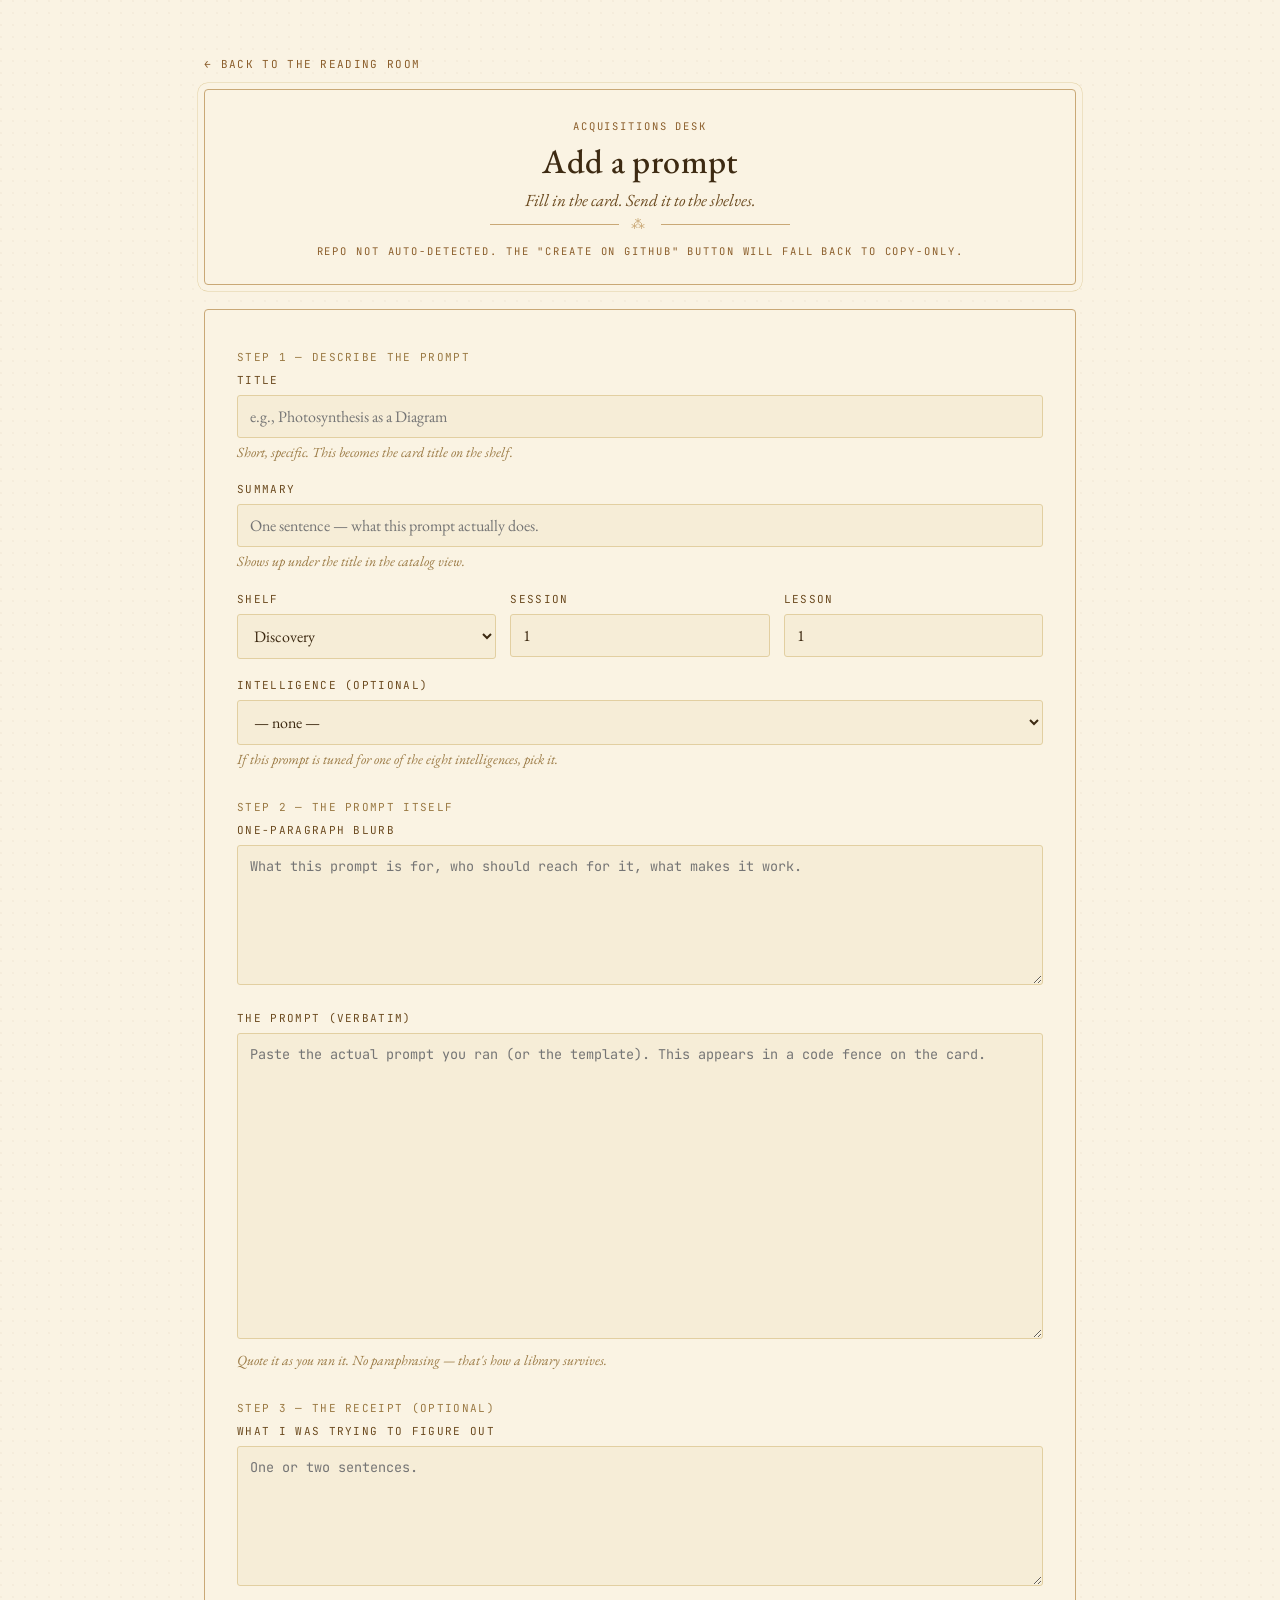
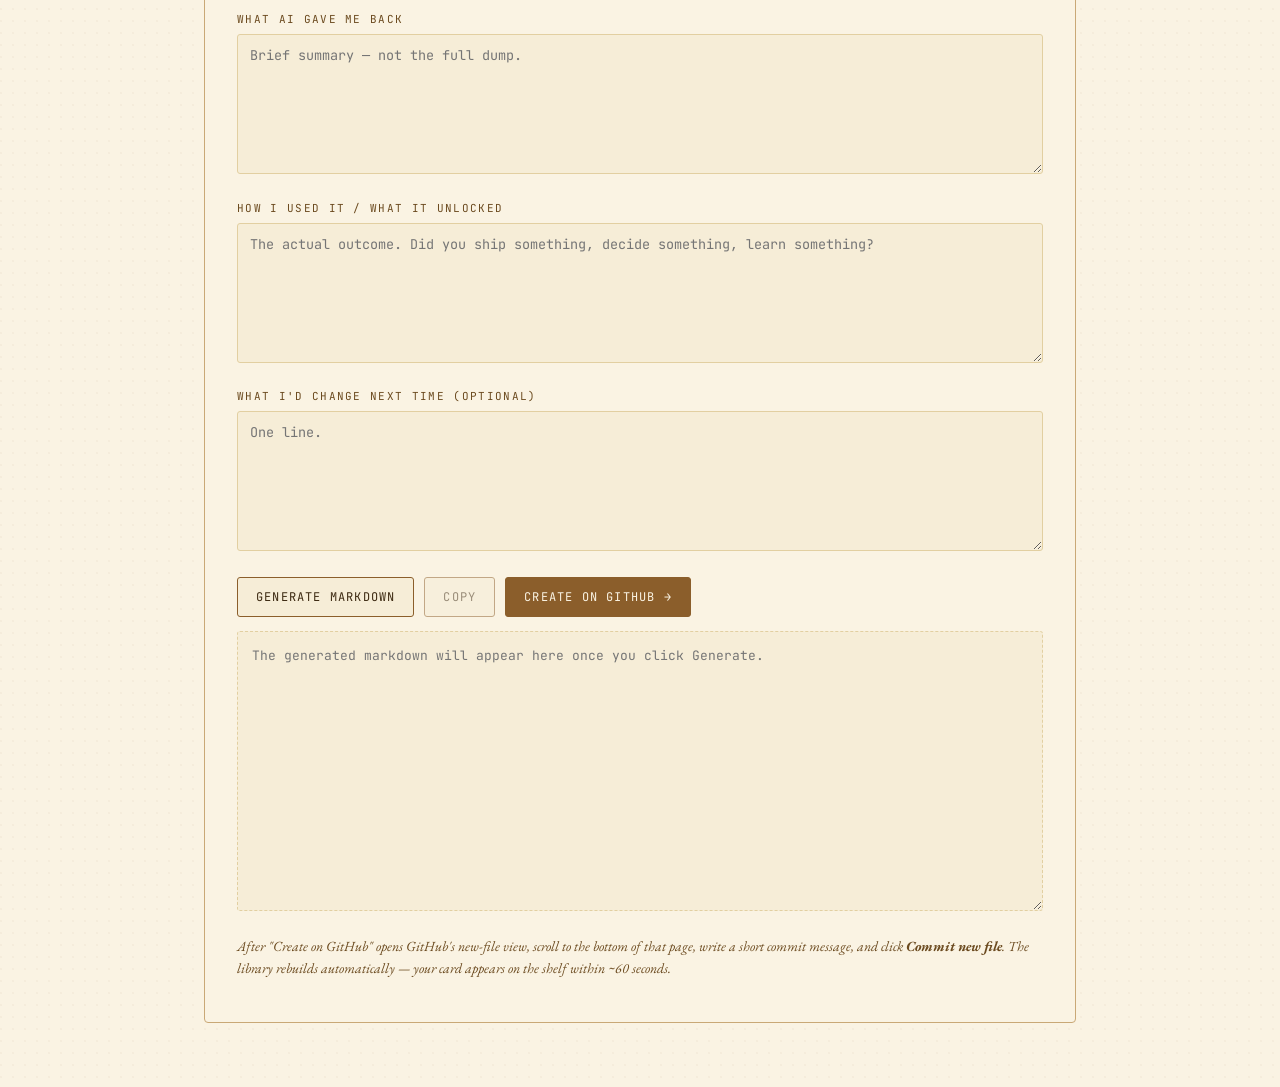
==== add.html @ 7b9970b1 "Add 9 intelligence/reflection prompts + add.html acquisitions desk + Learning shelf" ====
<!DOCTYPE html>
<html lang="en">
<head>
  <meta charset="UTF-8" />
  <meta name="viewport" content="width=device-width, initial-scale=1.0" />
  <title>Add a prompt · Reading Room</title>
  <meta name="description" content="Add a new prompt to your Compounding Intelligence library." />
  <link rel="preconnect" href="https://fonts.googleapis.com">
  <link rel="preconnect" href="https://fonts.gstatic.com" crossorigin>
  <link href="https://fonts.googleapis.com/css2?family=EB+Garamond:ital,wght@0,400;0,500;0,600;1,400;1,500&family=JetBrains+Mono:wght@400;500&display=swap" rel="stylesheet">
  <link rel="stylesheet" href="assets/styles.css">
  <style>
    /* Page-specific overrides — inherits the library theme */
    .form-card {
      background: var(--cream);
      border: 0.5px solid var(--gold);
      border-radius: 4px;
      padding: 28px 32px;
      margin-top: 24px;
    }
    .field {
      margin-bottom: 18px;
    }
    .field label {
      display: block;
      font-family: var(--mono);
      font-size: 11px;
      letter-spacing: 0.12em;
      text-transform: uppercase;
      color: var(--ink-soft);
      margin-bottom: 6px;
    }
    .field .hint {
      font-family: var(--serif);
      font-style: italic;
      font-size: 14px;
      color: var(--ink-faint);
      margin-top: 4px;
      text-transform: none;
      letter-spacing: 0;
    }
    .field input,
    .field select,
    .field textarea {
      width: 100%;
      padding: 10px 12px;
      font-family: var(--serif);
      font-size: 16px;
      color: var(--ink);
      background: var(--cream-soft);
      border: 1px solid var(--paper-edge);
      border-radius: 3px;
    }
    .field textarea {
      font-family: var(--mono);
      font-size: 13.5px;
      line-height: 1.5;
      resize: vertical;
      min-height: 140px;
    }
    .field-row {
      display: grid;
      grid-template-columns: 1fr 1fr 1fr;
      gap: 14px;
    }
    .actions {
      display: flex;
      flex-wrap: wrap;
      gap: 10px;
      margin-top: 14px;
    }
    .btn {
      font-family: var(--mono);
      font-size: 12px;
      letter-spacing: 0.1em;
      text-transform: uppercase;
      padding: 10px 18px;
      border: 1px solid var(--walnut);
      background: var(--cream-soft);
      color: var(--ink);
      cursor: pointer;
      border-radius: 3px;
      text-decoration: none;
      display: inline-block;
    }
    .btn:hover {
      background: var(--gold-faint);
    }
    .btn.primary {
      background: var(--walnut);
      color: var(--cream);
      border-color: var(--walnut);
    }
    .btn.primary:hover {
      background: var(--ink-soft);
    }
    .btn:disabled, .btn[disabled] {
      opacity: 0.5;
      cursor: not-allowed;
    }
    #preview {
      width: 100%;
      min-height: 280px;
      font-family: var(--mono);
      font-size: 13px;
      line-height: 1.5;
      padding: 14px;
      border: 1px dashed var(--paper-edge);
      background: var(--cream-soft);
      color: var(--ink);
      white-space: pre;
      overflow-x: auto;
      border-radius: 3px;
      margin-top: 14px;
    }
    .section-title {
      font-family: var(--serif);
      font-size: 24px;
      font-style: italic;
      color: var(--ink);
      margin: 28px 0 8px;
    }
    .section-sub {
      font-family: var(--serif);
      font-size: 14px;
      font-style: italic;
      color: var(--ink-soft);
      margin: 0 0 14px;
    }
    .step-bar {
      font-family: var(--mono);
      font-size: 11px;
      letter-spacing: 0.12em;
      text-transform: uppercase;
      color: var(--ink-faint);
      margin-bottom: 6px;
    }
    #toast {
      position: fixed;
      bottom: 24px;
      left: 50%;
      transform: translateX(-50%);
      background: var(--ink);
      color: var(--cream);
      padding: 10px 16px;
      font-family: var(--mono);
      font-size: 12px;
      letter-spacing: 0.1em;
      text-transform: uppercase;
      border-radius: 3px;
      opacity: 0;
      transition: opacity 200ms;
      pointer-events: none;
    }
    #toast.show {
      opacity: 1;
    }
    .back-link {
      font-family: var(--mono);
      font-size: 11px;
      letter-spacing: 0.12em;
      text-transform: uppercase;
      color: var(--walnut);
      text-decoration: none;
    }
    .back-link:hover { text-decoration: underline; }
  </style>
</head>
<body>
  <div class="page">
    <p style="margin-bottom: 14px;"><a class="back-link" href="./">← back to the reading room</a></p>

    <header class="plaque">
      <p class="micro">ACQUISITIONS DESK</p>
      <h1 class="serif-title">Add a prompt</h1>
      <p class="serif-italic">Fill in the card. Send it to the shelves.</p>
      <div class="ornament-rule">
        <hr class="gold-rule" /><span class="asterism">⁂</span><hr class="gold-rule" />
      </div>
      <p class="micro" id="repo-line"></p>
    </header>

    <div class="form-card">
      <p class="step-bar">Step 1 — describe the prompt</p>

      <div class="field">
        <label for="title">Title</label>
        <input id="title" type="text" placeholder="e.g., Photosynthesis as a Diagram" />
        <p class="hint">Short, specific. This becomes the card title on the shelf.</p>
      </div>

      <div class="field">
        <label for="summary">Summary</label>
        <input id="summary" type="text" placeholder="One sentence — what this prompt actually does." />
        <p class="hint">Shows up under the title in the catalog view.</p>
      </div>

      <div class="field-row">
        <div class="field">
          <label for="shelf">Shelf</label>
          <select id="shelf">
            <option value="Discovery">Discovery</option>
            <option value="Learning">Learning</option>
            <option value="Research">Research</option>
            <option value="Building">Building</option>
            <option value="Outreach">Outreach</option>
            <option value="Reflection">Reflection</option>
          </select>
        </div>
        <div class="field">
          <label for="session">Session</label>
          <input id="session" type="number" min="1" max="9" value="1" />
        </div>
        <div class="field">
          <label for="lesson">Lesson</label>
          <input id="lesson" type="number" min="1" max="9" value="1" />
        </div>
      </div>

      <div class="field">
        <label for="intelligence">Intelligence (optional)</label>
        <select id="intelligence">
          <option value="">— none —</option>
          <option value="Word smart">Word smart</option>
          <option value="Logic smart">Logic smart</option>
          <option value="Picture smart">Picture smart</option>
          <option value="Music smart">Music smart</option>
          <option value="Body smart">Body smart</option>
          <option value="Pattern smart">Pattern smart</option>
          <option value="People smart">People smart</option>
          <option value="Self smart">Self smart</option>
        </select>
        <p class="hint">If this prompt is tuned for one of the eight intelligences, pick it.</p>
      </div>

      <p class="step-bar" style="margin-top: 28px;">Step 2 — the prompt itself</p>

      <div class="field">
        <label for="blurb">One-paragraph blurb</label>
        <textarea id="blurb" rows="3" placeholder="What this prompt is for, who should reach for it, what makes it work."></textarea>
      </div>

      <div class="field">
        <label for="prompt-body">The prompt (verbatim)</label>
        <textarea id="prompt-body" rows="14" placeholder="Paste the actual prompt you ran (or the template). This appears in a code fence on the card."></textarea>
        <p class="hint">Quote it as you ran it. No paraphrasing — that's how a library survives.</p>
      </div>

      <p class="step-bar" style="margin-top: 28px;">Step 3 — the receipt (optional)</p>

      <div class="field">
        <label for="trying">What I was trying to figure out</label>
        <textarea id="trying" rows="2" placeholder="One or two sentences."></textarea>
      </div>

      <div class="field">
        <label for="gave-back">What AI gave me back</label>
        <textarea id="gave-back" rows="3" placeholder="Brief summary — not the full dump."></textarea>
      </div>

      <div class="field">
        <label for="unlocked">How I used it / what it unlocked</label>
        <textarea id="unlocked" rows="3" placeholder="The actual outcome. Did you ship something, decide something, learn something?"></textarea>
      </div>

      <div class="field">
        <label for="next-time">What I'd change next time (optional)</label>
        <textarea id="next-time" rows="2" placeholder="One line."></textarea>
      </div>

      <div class="actions">
        <button class="btn" id="generate-btn" type="button">Generate markdown</button>
        <button class="btn" id="copy-btn" type="button" disabled>Copy</button>
        <a class="btn primary" id="github-btn" href="#" target="_blank" rel="noopener" hidden>Create on GitHub →</a>
      </div>

      <textarea id="preview" placeholder="The generated markdown will appear here once you click Generate." readonly></textarea>

      <p class="section-sub" style="margin-top: 18px;">
        After "Create on GitHub" opens GitHub's new-file view, scroll to the bottom of that page, write a short commit message, and click <strong>Commit new file</strong>. The library rebuilds automatically — your card appears on the shelf within ~60 seconds.
      </p>
    </div>

    <div id="toast" role="status" aria-live="polite">Copied to clipboard</div>
  </div>

  <script>
    // ----- Repo detection ----------------------------------------
    function detectRepo() {
      const host = window.location.host;        // e.g., "btd2026.github.io"
      const segs = window.location.pathname.split('/').filter(Boolean);
      // GitHub Pages: user-page = <user>.github.io ; project-page = <user>.github.io/<repo>/
      let owner = '';
      let repo  = '';
      if (host.endsWith('.github.io')) {
        owner = host.split('.')[0];
        repo  = segs[0] || `${owner}.github.io`;
      }
      return { owner, repo };
    }

    const { owner, repo } = detectRepo();
    const repoLine = document.getElementById('repo-line');
    if (owner && repo) {
      repoLine.textContent = `Will create file in: ${owner}/${repo} · main · prompts/`;
    } else {
      repoLine.textContent = 'Repo not auto-detected. The "Create on GitHub" button will fall back to copy-only.';
    }

    // ----- Helpers ----------------------------------------------
    function todayISO() {
      const d = new Date();
      const y = d.getFullYear();
      const m = String(d.getMonth() + 1).padStart(2, '0');
      const day = String(d.getDate()).padStart(2, '0');
      return `${y}-${m}-${day}`;
    }

    function slugify(s) {
      return s.trim()
        .replace(/['"`]/g, '')
        .replace(/[^a-zA-Z0-9]+/g, '_')
        .replace(/^_+|_+$/g, '')
        .split('_')
        .filter(Boolean)
        .map(w => w[0].toUpperCase() + w.slice(1))
        .join('_');
    }

    function getVal(id) {
      return (document.getElementById(id).value || '').trim();
    }

    // ----- Build markdown ---------------------------------------
    function buildMarkdown() {
      const title     = getVal('title');
      const summary   = getVal('summary');
      const shelf     = getVal('shelf');
      const session   = getVal('session');
      const lesson    = getVal('lesson');
      const intel     = getVal('intelligence');
      const blurb     = getVal('blurb');
      const promptBody= getVal('prompt-body');
      const trying    = getVal('trying');
      const gaveBack  = getVal('gave-back');
      const unlocked  = getVal('unlocked');
      const nextTime  = getVal('next-time');

      if (!title)      { alert('Title is required.');    return null; }
      if (!summary)    { alert('Summary is required.');  return null; }
      if (!promptBody) { alert('Prompt body is required.'); return null; }

      const fm = [
        '---',
        `title: ${title}`,
        `shelf: ${shelf}`,
        `session: ${session || 1}`,
        `lesson: ${lesson || 1}`,
        `summary: ${summary}`,
        `date_filed: ${todayISO()}`,
      ];
      if (intel) fm.push(`intelligence: ${intel}`);
      fm.push('---', '');

      const parts = [fm.join('\n')];

      if (blurb)  parts.push(blurb + '\n');

      parts.push(`**Sits in the curriculum at:** Session ${session || 1} · Lesson ${lesson || 1}\n`);

      parts.push('## The prompt\n');
      parts.push('```');
      parts.push(promptBody);
      parts.push('```\n');

      if (trying || gaveBack || unlocked || nextTime) {
        if (trying)   parts.push('## What I was trying to figure out\n', trying + '\n');
        if (gaveBack) parts.push('## What AI gave me back\n', gaveBack + '\n');
        if (unlocked) parts.push('## How I used it / what it unlocked\n', unlocked + '\n');
        if (nextTime) parts.push('## What I\'d change next time\n', nextTime + '\n');
      }

      return { markdown: parts.join('\n').trim() + '\n', filename: `${slugify(title)}.md` };
    }

    // ----- Wire up buttons --------------------------------------
    const preview   = document.getElementById('preview');
    const copyBtn   = document.getElementById('copy-btn');
    const ghBtn     = document.getElementById('github-btn');
    const toast     = document.getElementById('toast');

    document.getElementById('generate-btn').addEventListener('click', () => {
      const result = buildMarkdown();
      if (!result) return;
      preview.value = result.markdown;
      copyBtn.disabled = false;

      if (owner && repo) {
        const url = `https://github.com/${owner}/${repo}/new/main` +
          `?filename=prompts/${encodeURIComponent(result.filename)}` +
          `&value=${encodeURIComponent(result.markdown)}`;
        ghBtn.href = url;
        ghBtn.hidden = false;
      }
      preview.scrollIntoView({ behavior: 'smooth', block: 'end' });
    });

    copyBtn.addEventListener('click', async () => {
      if (!preview.value) return;
      try {
        await navigator.clipboard.writeText(preview.value);
        toast.classList.add('show');
        setTimeout(() => toast.classList.remove('show'), 1600);
      } catch (e) {
        preview.select();
        document.execCommand('copy');
        toast.classList.add('show');
        setTimeout(() => toast.classList.remove('show'), 1600);
      }
    });
  </script>
</body>
</html>
---- assets/styles.css ----
/* ============================================================
   Reading Room — Library theme
   Parchment cream, walnut ink, serif titles, mono call numbers.
   ============================================================ */

:root {
  --cream: #FAF3E3;
  --cream-deep: #F2E6C9;
  --cream-soft: #F6EDD7;
  --paper-edge: #E2CFA1;
  --ink: #3D2A12;
  --ink-soft: #6B4A1F;
  --ink-faint: #9A7943;
  --walnut: #8B5E2B;
  --gold: #C9A876;
  --gold-faint: #E2CFA1;
  --stamp-red: #993C1D;
  --shelf-amber: #BA7517;
  --shelf-blue: #185FA5;
  --shelf-teal: #0F6E56;
  --shelf-purple: #534AB7;
  --shelf-coral: #D85A30;
  --shelf-gray: #5F5E5A;
  --serif: 'EB Garamond', Georgia, 'Times New Roman', serif;
  --mono: 'JetBrains Mono', 'SF Mono', Menlo, Consolas, monospace;
}

* { box-sizing: border-box; }

html, body {
  margin: 0;
  padding: 0;
  background: var(--cream);
  color: var(--ink);
  font-family: var(--serif);
  font-size: 17px;
  line-height: 1.55;
  -webkit-font-smoothing: antialiased;
}

/* Subtle paper grain via repeating dot pattern */
body {
  background-image:
    radial-gradient(circle at 1px 1px, rgba(139, 94, 43, 0.04) 1px, transparent 0);
  background-size: 12px 12px;
  min-height: 100vh;
}

.page {
  max-width: 920px;
  margin: 0 auto;
  padding: 32px 24px 64px;
}

/* ---------- Plaque (header) ---------- */
.plaque {
  background: var(--cream);
  border: 0.5px solid var(--gold);
  border-radius: 4px;
  padding: 28px 32px 24px;
  text-align: center;
  box-shadow: 0 0 0 6px var(--cream), 0 0 0 6.5px var(--gold-faint);
  margin-bottom: 20px;
}

.serif-title {
  font-family: var(--serif);
  font-weight: 500;
  color: var(--ink);
  margin: 0;
  letter-spacing: 0.01em;
}

#plaque-title { font-size: 38px; line-height: 1.1; margin: 4px 0; }

.serif-italic {
  font-family: var(--serif);
  font-style: italic;
  color: var(--ink-soft);
  margin: 0;
}

#plaque-subtitle { font-size: 15px; margin-bottom: 14px; }

.micro {
  font-family: var(--mono);
  font-size: 10.5px;
  letter-spacing: 0.18em;
  color: var(--walnut);
  margin: 0;
  text-transform: uppercase;
}

.micro-faint {
  font-family: var(--mono);
  font-size: 10px;
  letter-spacing: 0.14em;
  color: var(--ink-faint);
  margin: 4px 0 0;
  text-transform: uppercase;
}

.ornament-rule {
  display: flex;
  align-items: center;
  gap: 12px;
  margin: 0 auto 8px;
  max-width: 300px;
}

.gold-rule {
  flex: 1;
  height: 0.5px;
  background: var(--gold);
  border: 0;
  margin: 0;
}

.asterism {
  font-family: var(--serif);
  color: var(--gold);
  font-size: 14px;
  letter-spacing: 0.3em;
}

.plank-rule {
  height: 2px;
  background: var(--walnut);
  border: 0;
  margin: 24px 0 8px;
}

/* ---------- Filter bar ---------- */
.filter-bar {
  display: flex;
  flex-wrap: wrap;
  gap: 6px;
  justify-content: center;
  margin: 20px 0 28px;
}

.filter-btn {
  font-family: var(--mono);
  font-size: 10.5px;
  letter-spacing: 0.1em;
  text-transform: uppercase;
  padding: 6px 11px;
  background: transparent;
  color: var(--ink);
  border: 0.5px solid var(--walnut);
  border-radius: 2px;
  cursor: pointer;
  transition: background 0.12s ease, color 0.12s ease;
}

.filter-btn:hover { background: var(--cream-deep); }

.filter-btn[aria-pressed="true"] {
  background: var(--ink);
  color: var(--cream);
  border-color: var(--ink);
}

/* ---------- Shelves ---------- */
.shelf { margin-bottom: 36px; }

.shelf-header {
  display: flex;
  align-items: center;
  gap: 12px;
  margin-bottom: 14px;
}

.shelf-numeral {
  font-family: var(--mono);
  font-size: 10.5px;
  letter-spacing: 0.18em;
  color: var(--walnut);
  text-transform: uppercase;
  margin: 0;
  white-space: nowrap;
}

.shelf-name {
  font-family: var(--serif);
  font-style: italic;
  font-size: 20px;
  color: var(--ink);
  margin: 0;
  font-weight: 500;
}

.shelf-flower {
  color: var(--gold);
  font-size: 14px;
}

.shelf-grid {
  display: grid;
  grid-template-columns: repeat(auto-fit, minmax(220px, 1fr));
  gap: 14px;
}

.shelf-footer {
  font-family: var(--mono);
  font-size: 9.5px;
  letter-spacing: 0.18em;
  color: var(--walnut);
  text-align: right;
  margin: 4px 0 0;
}

/* ---------- Catalog cards ---------- */
.card {
  background: var(--cream);
  border: 0.5px solid var(--gold);
  border-radius: 2px;
  padding: 14px 14px 12px;
  position: relative;
  cursor: pointer;
  text-align: left;
  font-family: var(--serif);
  display: flex;
  flex-direction: column;
  transition: transform 0.15s ease, box-shadow 0.15s ease, background 0.15s ease;
  width: 100%;
}

.card:hover {
  background: var(--cream-soft);
  transform: translateY(-1px);
  box-shadow: 0 2px 0 var(--paper-edge);
}

.card-top {
  display: flex;
  justify-content: space-between;
  align-items: flex-start;
  margin-bottom: 10px;
  gap: 8px;
}

.card-call {
  font-family: var(--mono);
  font-size: 10px;
  letter-spacing: 0.1em;
  color: var(--walnut);
}

.card-stamp {
  font-family: var(--mono);
  font-size: 9.5px;
  letter-spacing: 0.12em;
  color: var(--stamp-red);
  border: 0.5px solid var(--stamp-red);
  padding: 2px 6px;
  border-radius: 2px;
  display: inline-block;
  transform: rotate(-2deg);
  text-transform: uppercase;
  white-space: nowrap;
}

.card-title {
  font-family: var(--serif);
  font-size: 18px;
  font-weight: 500;
  color: var(--ink);
  margin: 0 0 4px;
  line-height: 1.2;
}

.card-asterism {
  text-align: center;
  color: var(--gold);
  font-size: 12px;
  margin: 0 0 8px;
  letter-spacing: 0.4em;
}

.card-summary {
  font-family: var(--serif);
  font-style: italic;
  font-size: 13.5px;
  color: var(--ink-soft);
  margin: 0 0 14px;
  line-height: 1.45;
  flex-grow: 1;
}

.card-rule {
  height: 0.5px;
  background: var(--paper-edge);
  border: 0;
  margin: 0 0 10px;
}

.card-actions {
  display: flex;
  gap: 4px;
}

.card-actions .action { flex-shrink: 0; }
.card-actions .action.primary { flex: 1; }

/* Local-edit indicator */
.card.has-local::after {
  content: "✱";
  position: absolute;
  top: 4px;
  right: 4px;
  color: var(--stamp-red);
  font-size: 14px;
}

/* ---------- Action buttons ---------- */
.action {
  font-family: var(--mono);
  font-size: 10.5px;
  letter-spacing: 0.1em;
  text-transform: uppercase;
  padding: 6px 10px;
  background: transparent;
  border: 0.5px solid var(--walnut);
  color: var(--ink);
  border-radius: 2px;
  cursor: pointer;
  text-align: center;
  display: inline-flex;
  align-items: center;
  justify-content: center;
  gap: 4px;
  transition: background 0.12s ease, color 0.12s ease;
}

.action:hover { background: var(--cream-deep); }

.action.solid {
  background: var(--ink);
  color: var(--cream);
  border-color: var(--ink);
}

.action.solid:hover { background: var(--ink-soft); }

.action.danger {
  color: var(--stamp-red);
  border-color: var(--stamp-red);
}

.action svg {
  width: 12px;
  height: 12px;
  stroke-width: 1.6;
}

/* ---------- Modal ---------- */
.modal-backdrop {
  position: fixed;
  inset: 0;
  background: rgba(61, 42, 18, 0.55);
  display: flex;
  align-items: flex-start;
  justify-content: center;
  padding: 40px 20px;
  z-index: 100;
  overflow-y: auto;
}

.modal-backdrop[hidden] { display: none; }

.modal-card {
  background: var(--cream);
  border: 0.5px solid var(--gold);
  border-radius: 3px;
  box-shadow: 0 0 0 6px var(--cream), 0 0 0 6.5px var(--gold-faint), 0 20px 60px rgba(61, 42, 18, 0.3);
  max-width: 760px;
  width: 100%;
  padding: 0;
  overflow: hidden;
}

.modal-header {
  display: flex;
  justify-content: space-between;
  align-items: flex-start;
  padding: 22px 26px 0;
}

.modal-close {
  background: transparent;
  border: 0.5px solid var(--ink-faint);
  color: var(--ink-soft);
  border-radius: 2px;
  padding: 4px 7px;
  cursor: pointer;
  font-family: var(--mono);
  font-size: 11px;
}

.modal-close:hover { background: var(--cream-deep); }

.modal-body {
  padding: 14px 32px 28px;
}

.modal-call {
  font-family: var(--mono);
  font-size: 10.5px;
  letter-spacing: 0.1em;
  color: var(--walnut);
  margin: 0;
}

.modal-collection {
  font-family: var(--mono);
  font-size: 10px;
  letter-spacing: 0.1em;
  color: var(--ink-faint);
  margin: 4px 0 0;
  text-transform: uppercase;
}

.modal-title {
  font-family: var(--serif);
  font-weight: 500;
  font-size: 30px;
  text-align: center;
  margin: 12px 0 4px;
  color: var(--ink);
  line-height: 1.15;
}

.modal-subtitle {
  font-family: var(--serif);
  font-style: italic;
  font-size: 15px;
  color: var(--ink-soft);
  text-align: center;
  margin: 0 0 14px;
}

.modal-actions {
  display: flex;
  justify-content: center;
  gap: 6px;
  margin-bottom: 18px;
  flex-wrap: wrap;
}

.modal-content {
  background: var(--cream-deep);
  border: 0.5px solid var(--paper-edge);
  border-radius: 2px;
  padding: 22px 26px;
  font-family: var(--serif);
  font-size: 15.5px;
  line-height: 1.65;
  color: var(--ink);
  margin: 0;
}

.modal-content h1, .modal-content h2, .modal-content h3 {
  font-family: var(--serif);
  color: var(--ink);
  font-weight: 500;
  margin: 1.2em 0 0.4em;
}

.modal-content h1 { font-size: 22px; }
.modal-content h2 { font-size: 19px; }
.modal-content h3 { font-size: 17px; }

.modal-content p { margin: 0 0 0.9em; }

.modal-content ul, .modal-content ol {
  padding-left: 1.4em;
  margin: 0 0 0.9em;
}

.modal-content li { margin-bottom: 0.3em; }

.modal-content code {
  font-family: var(--mono);
  font-size: 13.5px;
  background: var(--cream);
  padding: 1px 5px;
  border-radius: 2px;
  border: 0.5px solid var(--paper-edge);
}

.modal-content strong { font-weight: 600; color: var(--ink); }
.modal-content em { color: var(--ink-soft); }

.modal-content a {
  color: var(--shelf-blue);
  text-decoration: underline;
  text-decoration-color: var(--gold);
  text-underline-offset: 2px;
}

.code-block-wrap {
  position: relative;
  margin: 1em 0 1.2em;
}

.code-block-wrap pre {
  background: var(--cream);
  border: 0.5px solid var(--gold);
  border-radius: 2px;
  padding: 14px 16px 14px;
  font-family: var(--mono);
  font-size: 12.5px;
  line-height: 1.7;
  color: var(--ink);
  overflow-x: auto;
  white-space: pre-wrap;
  margin: 0;
}

.code-block-wrap pre code {
  background: transparent;
  border: 0;
  padding: 0;
  font-size: 12.5px;
}

.code-copy {
  position: absolute;
  top: 8px;
  right: 8px;
  font-family: var(--mono);
  font-size: 9.5px;
  letter-spacing: 0.1em;
  text-transform: uppercase;
  padding: 4px 8px;
  background: var(--cream-deep);
  border: 0.5px solid var(--walnut);
  color: var(--ink);
  border-radius: 2px;
  cursor: pointer;
  opacity: 0.85;
  transition: opacity 0.12s ease, background 0.12s ease;
}

.code-copy:hover { opacity: 1; background: var(--cream); }

.modal-foot {
  display: flex;
  justify-content: space-between;
  align-items: center;
  margin-top: 16px;
}

.modal-foot .micro { font-size: 9.5px; }

/* ---------- Edit mode ---------- */
.edit-banner {
  background: var(--cream-deep);
  padding: 9px 22px;
  border-bottom: 0.5px solid var(--gold);
  display: flex;
  justify-content: space-between;
  align-items: center;
  font-family: var(--mono);
  font-size: 10.5px;
  letter-spacing: 0.1em;
  color: var(--ink-soft);
  text-transform: uppercase;
}

.edit-banner .left { display: flex; gap: 8px; align-items: center; }

.edit-form { padding: 18px 26px 22px; }

.edit-grid {
  display: grid;
  grid-template-columns: 90px 1fr;
  gap: 10px 14px;
  align-items: center;
  margin-bottom: 14px;
}

.edit-grid label {
  font-family: var(--mono);
  font-size: 10.5px;
  letter-spacing: 0.1em;
  color: var(--walnut);
  text-transform: uppercase;
  text-align: right;
}

.edit-input, .edit-select, .edit-textarea {
  font-family: var(--serif);
  font-size: 15px;
  background: var(--cream-deep);
  border: 0.5px solid var(--gold);
  color: var(--ink);
  padding: 7px 11px;
  border-radius: 2px;
  width: 100%;
  font-feature-settings: "kern" 1;
}

.edit-input { height: 34px; }
.edit-select { height: 34px; font-family: var(--mono); font-size: 13px; }

.edit-textarea {
  font-family: var(--mono);
  font-size: 12.5px;
  line-height: 1.7;
  padding: 14px 16px;
  min-height: 280px;
  resize: vertical;
}

.edit-textarea:focus, .edit-input:focus, .edit-select:focus {
  outline: 1.5px solid var(--walnut);
  outline-offset: 0;
}

.edit-foot {
  display: flex;
  justify-content: space-between;
  align-items: center;
  margin-top: 14px;
  flex-wrap: wrap;
  gap: 8px;
}

.edit-foot .right { display: flex; gap: 6px; }

/* ---------- Toast ---------- */
.toast {
  position: fixed;
  bottom: 28px;
  left: 50%;
  transform: translateX(-50%);
  background: var(--ink);
  color: var(--cream);
  font-family: var(--mono);
  font-size: 11px;
  letter-spacing: 0.12em;
  padding: 9px 16px;
  border-radius: 2px;
  text-transform: uppercase;
  z-index: 200;
  box-shadow: 0 4px 14px rgba(61, 42, 18, 0.35);
  animation: toast-in 0.18s ease;
}

.toast[hidden] { display: none; }

@keyframes toast-in {
  from { opacity: 0; transform: translate(-50%, 8px); }
  to { opacity: 1; transform: translate(-50%, 0); }
}

/* ---------- Empty / loading ---------- */
.loading, .empty {
  font-family: var(--serif);
  font-style: italic;
  color: var(--ink-soft);
  text-align: center;
  padding: 60px 20px;
  margin: 0;
}

.colophon { text-align: right; margin-top: 36px; }

/* ---------- Responsive ---------- */
@media (max-width: 600px) {
  .page { padding: 20px 14px 48px; }
  #plaque-title { font-size: 28px; }
  .plaque { padding: 22px 18px 18px; }
  .modal-backdrop { padding: 16px 8px; }
  .modal-body { padding: 12px 18px 22px; }
  .modal-content { padding: 16px 18px; font-size: 14.5px; }
  .modal-title { font-size: 23px; }
  .edit-form { padding: 14px 18px 18px; }
  .edit-grid { grid-template-columns: 1fr; gap: 4px 0; }
  .edit-grid label { text-align: left; }
  .shelf-grid { grid-template-columns: 1fr; }
}
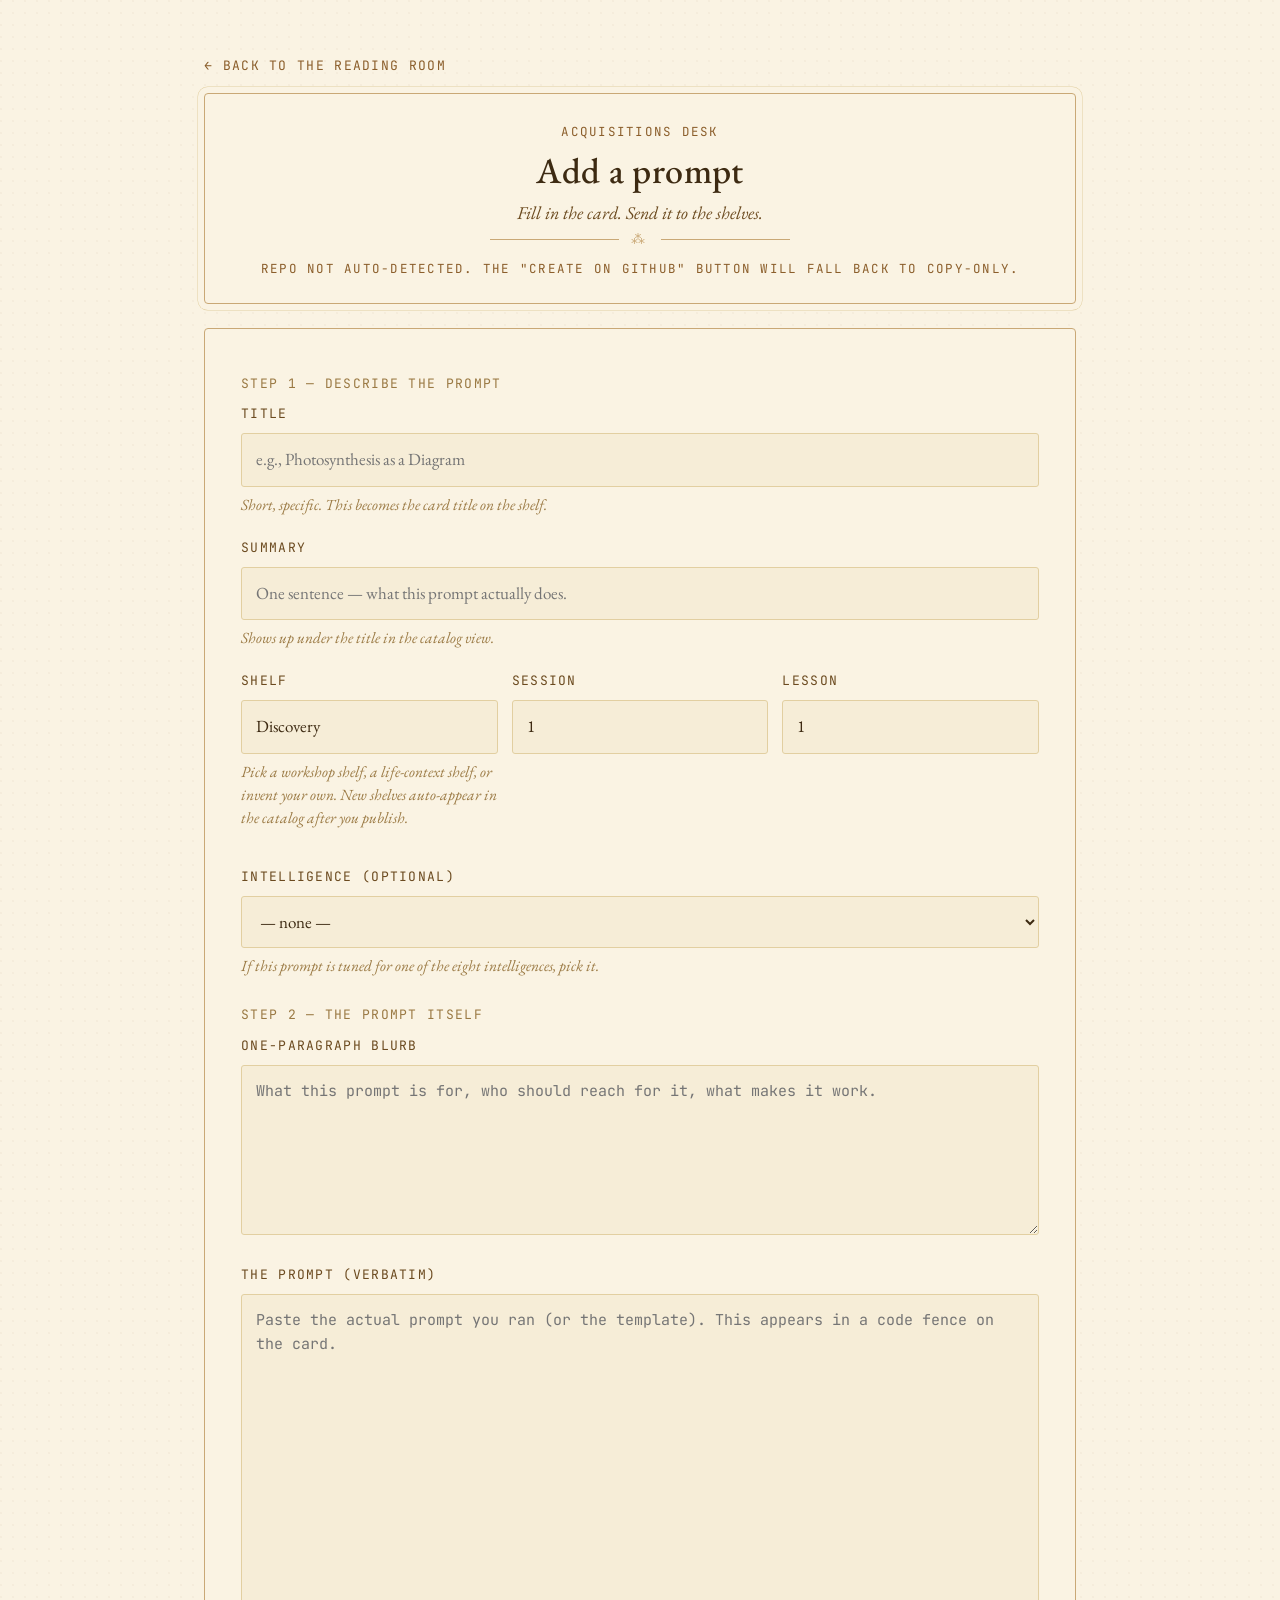
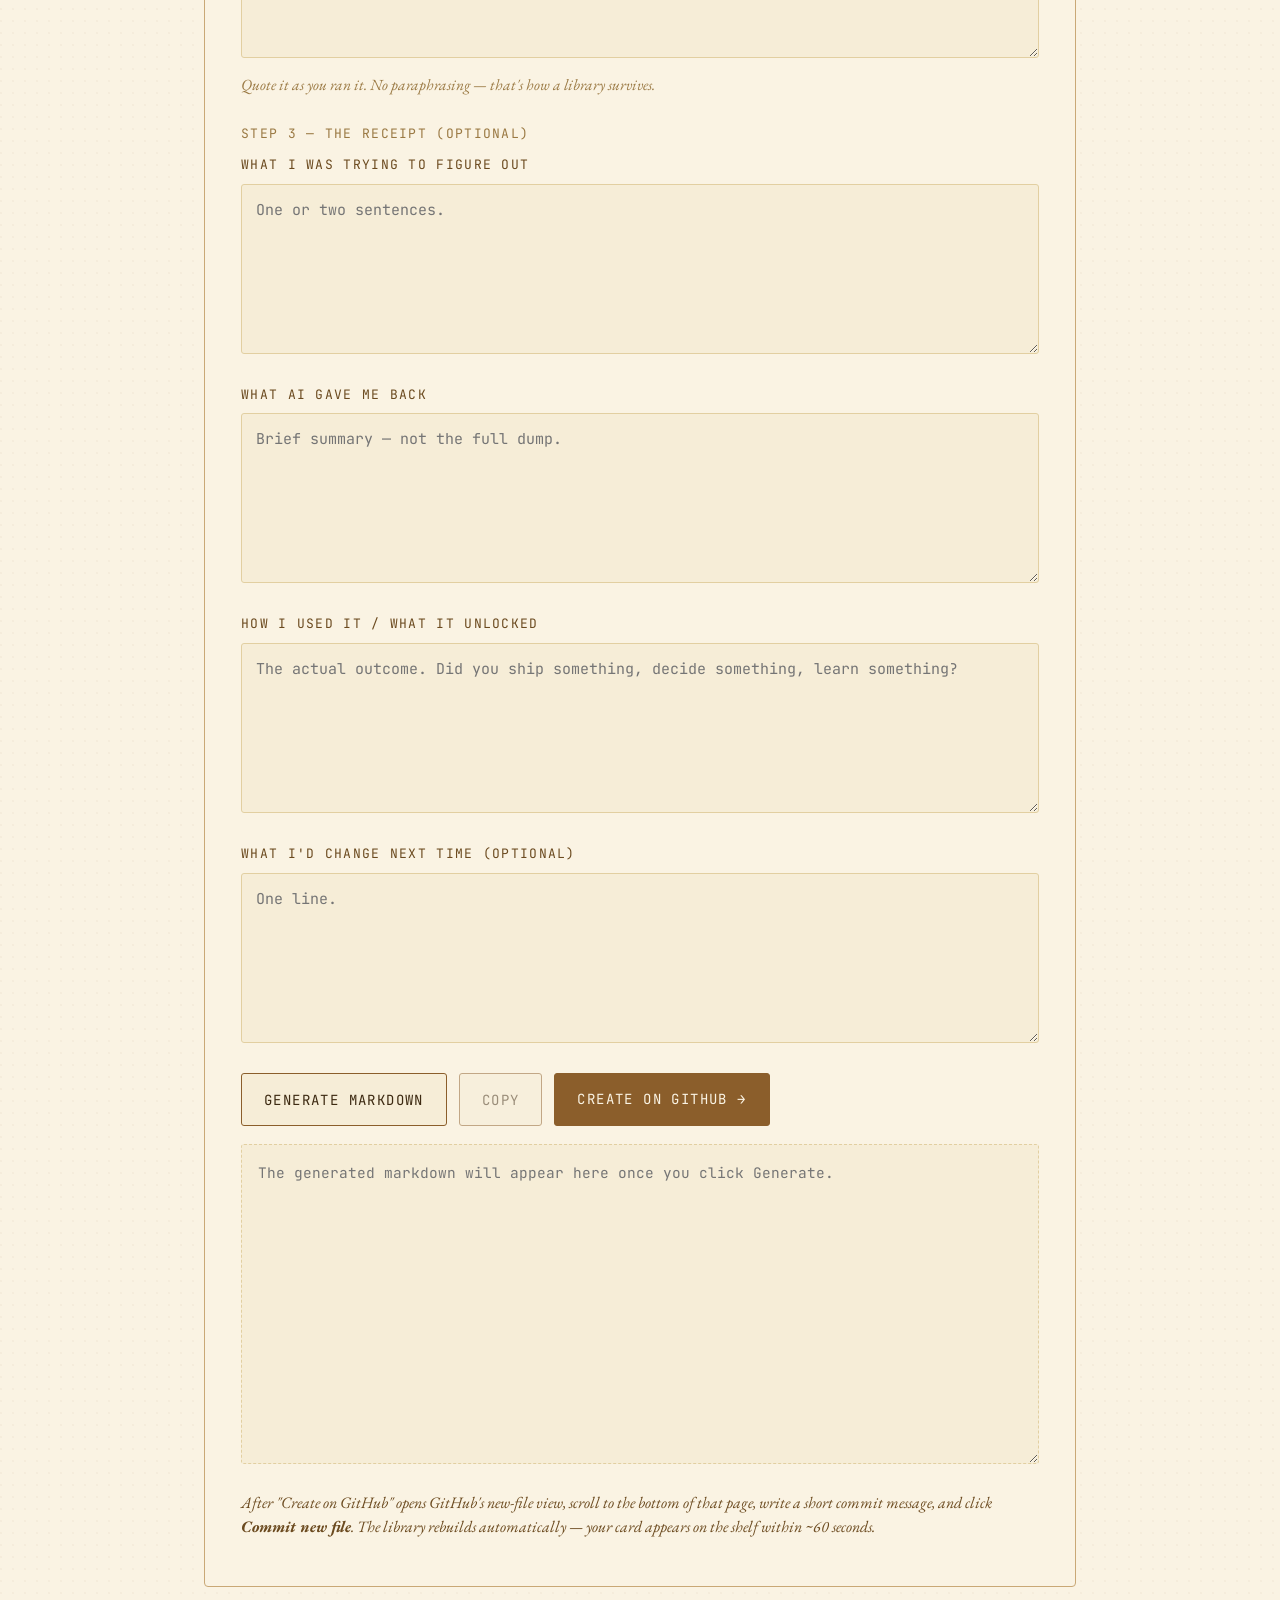
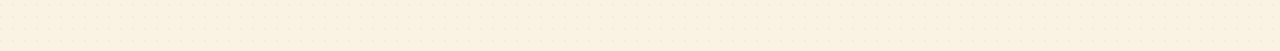
==== commit e6dbeb3d: "Readability uplift + open shelves + broaden prompt wording for adults/working folks" ====
--- a/add.html
+++ b/add.html
@@ -10,32 +10,31 @@
   <link href="https://fonts.googleapis.com/css2?family=EB+Garamond:ital,wght@0,400;0,500;0,600;1,400;1,500&family=JetBrains+Mono:wght@400;500&display=swap" rel="stylesheet">
   <link rel="stylesheet" href="assets/styles.css">
   <style>
-    /* Page-specific overrides — inherits the library theme */
+    /* Page-specific overrides — inherits the library theme. Sized for readability. */
     .form-card {
       background: var(--cream);
       border: 0.5px solid var(--gold);
       border-radius: 4px;
-      padding: 28px 32px;
+      padding: 32px 36px;
       margin-top: 24px;
     }
-    .field {
-      margin-bottom: 18px;
-    }
+    .field { margin-bottom: 22px; }
     .field label {
       display: block;
       font-family: var(--mono);
-      font-size: 11px;
-      letter-spacing: 0.12em;
+      font-size: 13px;
+      letter-spacing: 0.1em;
       text-transform: uppercase;
       color: var(--ink-soft);
-      margin-bottom: 6px;
+      margin-bottom: 8px;
     }
     .field .hint {
       font-family: var(--serif);
       font-style: italic;
-      font-size: 14px;
+      font-size: 15.5px;
+      line-height: 1.5;
       color: var(--ink-faint);
-      margin-top: 4px;
+      margin-top: 6px;
       text-transform: none;
       letter-spacing: 0;
     }
@@ -43,9 +42,10 @@
     .field select,
     .field textarea {
       width: 100%;
-      padding: 10px 12px;
+      padding: 13px 14px;
       font-family: var(--serif);
-      font-size: 16px;
+      font-size: 17px;            /* ≥16px to prevent iOS auto-zoom */
+      line-height: 1.5;
       color: var(--ink);
       background: var(--cream-soft);
       border: 1px solid var(--paper-edge);
@@ -53,10 +53,10 @@
     }
     .field textarea {
       font-family: var(--mono);
-      font-size: 13.5px;
-      line-height: 1.5;
+      font-size: 15px;
+      line-height: 1.6;
       resize: vertical;
-      min-height: 140px;
+      min-height: 170px;
     }
     .field-row {
       display: grid;
@@ -66,74 +66,71 @@
     .actions {
       display: flex;
       flex-wrap: wrap;
-      gap: 10px;
-      margin-top: 14px;
+      gap: 12px;
+      margin-top: 18px;
     }
     .btn {
       font-family: var(--mono);
-      font-size: 12px;
+      font-size: 14px;
       letter-spacing: 0.1em;
       text-transform: uppercase;
-      padding: 10px 18px;
+      padding: 14px 22px;
+      min-height: 48px;          /* tap target */
       border: 1px solid var(--walnut);
       background: var(--cream-soft);
       color: var(--ink);
       cursor: pointer;
       border-radius: 3px;
       text-decoration: none;
-      display: inline-block;
-    }
-    .btn:hover {
-      background: var(--gold-faint);
-    }
+      display: inline-flex;
+      align-items: center;
+      justify-content: center;
+    }
+    .btn:hover { background: var(--gold-faint); }
     .btn.primary {
       background: var(--walnut);
       color: var(--cream);
       border-color: var(--walnut);
     }
-    .btn.primary:hover {
-      background: var(--ink-soft);
-    }
-    .btn:disabled, .btn[disabled] {
-      opacity: 0.5;
-      cursor: not-allowed;
-    }
+    .btn.primary:hover { background: var(--ink-soft); }
+    .btn:disabled, .btn[disabled] { opacity: 0.5; cursor: not-allowed; }
     #preview {
       width: 100%;
-      min-height: 280px;
-      font-family: var(--mono);
-      font-size: 13px;
-      line-height: 1.5;
-      padding: 14px;
+      min-height: 320px;
+      font-family: var(--mono);
+      font-size: 14.5px;
+      line-height: 1.65;
+      padding: 16px;
       border: 1px dashed var(--paper-edge);
       background: var(--cream-soft);
       color: var(--ink);
       white-space: pre;
       overflow-x: auto;
       border-radius: 3px;
-      margin-top: 14px;
+      margin-top: 18px;
     }
     .section-title {
       font-family: var(--serif);
-      font-size: 24px;
+      font-size: 28px;
       font-style: italic;
       color: var(--ink);
       margin: 28px 0 8px;
     }
     .section-sub {
       font-family: var(--serif);
-      font-size: 14px;
+      font-size: 16px;
+      line-height: 1.55;
       font-style: italic;
       color: var(--ink-soft);
       margin: 0 0 14px;
     }
     .step-bar {
       font-family: var(--mono);
-      font-size: 11px;
-      letter-spacing: 0.12em;
+      font-size: 13px;
+      letter-spacing: 0.1em;
       text-transform: uppercase;
       color: var(--ink-faint);
-      margin-bottom: 6px;
+      margin-bottom: 10px;
     }
     #toast {
       position: fixed;
@@ -142,9 +139,9 @@
       transform: translateX(-50%);
       background: var(--ink);
       color: var(--cream);
-      padding: 10px 16px;
-      font-family: var(--mono);
-      font-size: 12px;
+      padding: 14px 22px;
+      font-family: var(--mono);
+      font-size: 14px;
       letter-spacing: 0.1em;
       text-transform: uppercase;
       border-radius: 3px;
@@ -152,18 +149,28 @@
       transition: opacity 200ms;
       pointer-events: none;
     }
-    #toast.show {
-      opacity: 1;
-    }
+    #toast.show { opacity: 1; }
     .back-link {
       font-family: var(--mono);
-      font-size: 11px;
-      letter-spacing: 0.12em;
+      font-size: 13px;
+      letter-spacing: 0.1em;
       text-transform: uppercase;
       color: var(--walnut);
       text-decoration: none;
     }
     .back-link:hover { text-decoration: underline; }
+
+    /* Mobile */
+    @media (max-width: 720px) {
+      .form-card { padding: 22px 18px; }
+      .field-row { grid-template-columns: 1fr; gap: 0; }
+      .btn { width: 100%; }
+      .btn.primary { width: 100%; }
+      .field input,
+      .field select,
+      .field textarea { font-size: 16px; padding: 14px; }
+      .section-title { font-size: 24px; }
+    }
   </style>
 </head>
 <body>
@@ -198,14 +205,22 @@
       <div class="field-row">
         <div class="field">
           <label for="shelf">Shelf</label>
-          <select id="shelf">
-            <option value="Discovery">Discovery</option>
-            <option value="Learning">Learning</option>
-            <option value="Research">Research</option>
-            <option value="Building">Building</option>
-            <option value="Outreach">Outreach</option>
-            <option value="Reflection">Reflection</option>
-          </select>
+          <input id="shelf" list="shelf-options" value="Discovery" autocomplete="off"
+                 placeholder="Pick from the list or type your own (e.g., Faith, Wrestling, Music Theory)" />
+          <datalist id="shelf-options">
+            <option value="Discovery"></option>
+            <option value="Learning"></option>
+            <option value="Research"></option>
+            <option value="Building"></option>
+            <option value="Outreach"></option>
+            <option value="Reflection"></option>
+            <option value="Studying"></option>
+            <option value="Applications"></option>
+            <option value="Career Research"></option>
+            <option value="Projects"></option>
+            <option value="Life Decisions"></option>
+          </datalist>
+          <p class="hint">Pick a workshop shelf, a life-context shelf, or invent your own. New shelves auto-appear in the catalog after you publish.</p>
         </div>
         <div class="field">
           <label for="session">Session</label>
--- a/assets/styles.css
+++ b/assets/styles.css
@@ -682,3 +682,157 @@
   .edit-grid label { text-align: left; }
   .shelf-grid { grid-template-columns: 1fr; }
 }
+
+/* ============================================================
+   READABILITY UPLIFT — added 2026-06-13
+   Bumps the type scale to meet general UI standards.
+   Body text ≥ 17px desktop, ≥ 16px mobile (prevents iOS auto-zoom).
+   Tap targets ≥ 44px on mobile.
+   ============================================================ */
+
+html, body {
+  font-size: 18px;
+  line-height: 1.6;
+}
+
+/* Catalog cards */
+.card-summary { font-size: 16px; line-height: 1.5; }
+
+/* Header micros — small caps but still readable */
+.micro,
+.micro-faint,
+.modal-call,
+.modal-collection,
+p.micro,
+p.micro-faint {
+  font-size: 12.5px;
+  letter-spacing: 0.1em;
+}
+
+/* Plaque header */
+#plaque-title { font-size: 42px; }
+#plaque-subtitle { font-size: 17px; }
+
+/* Modal — significantly larger */
+.modal-title { font-size: 34px; line-height: 1.15; }
+.modal-subtitle { font-size: 17px; }
+.modal-content { font-size: 17.5px; line-height: 1.7; }
+.modal-content h1 { font-size: 28px; }
+.modal-content h2 { font-size: 23px; }
+.modal-content h3 { font-size: 19px; }
+.modal-content p,
+.modal-content li { font-size: 17.5px; line-height: 1.7; }
+.modal-content pre,
+.modal-content code { font-size: 14.5px; line-height: 1.6; }
+
+/* Buttons / tap targets */
+.action,
+.modal-close {
+  font-size: 13.5px;
+  padding: 12px 16px;
+  min-height: 42px;
+  letter-spacing: 0.08em;
+}
+.action svg { width: 17px; height: 17px; }
+
+/* Edit form */
+.edit-banner { font-size: 13px; }
+.edit-grid label { font-size: 13px; }
+.edit-input,
+.edit-select,
+.edit-textarea {
+  font-size: 16px;
+  padding: 12px 14px;
+  line-height: 1.55;
+}
+.edit-textarea { min-height: 320px; }
+
+/* Filter pills */
+.filter-bar button {
+  font-size: 13.5px;
+  padding: 10px 16px;
+  min-height: 40px;
+}
+
+/* Code blocks */
+.code-block-wrap pre,
+.code-block-wrap code {
+  font-size: 14.5px;
+  line-height: 1.65;
+}
+.code-copy {
+  font-size: 12px;
+  padding: 8px 12px;
+  min-height: 36px;
+}
+
+/* ---------- MOBILE ---------- */
+@media (max-width: 720px) {
+  html, body { font-size: 17px; line-height: 1.65; }
+
+  .page { padding: 18px 16px 48px; }
+
+  .plaque { padding: 22px 18px 18px; }
+  #plaque-title { font-size: 32px; }
+  #plaque-subtitle { font-size: 16px; }
+
+  /* Full-screen modal on mobile for breathing room */
+  .modal-backdrop { padding: 0; align-items: stretch; }
+  .modal-card {
+    width: 100%;
+    max-width: 100%;
+    border-radius: 0;
+    max-height: 100vh;
+  }
+  .modal-header { padding: 14px 16px; }
+  .modal-body { padding: 18px 16px 28px; }
+
+  .modal-title { font-size: 26px; }
+  .modal-subtitle { font-size: 16px; }
+  .modal-content { font-size: 16.5px; line-height: 1.7; }
+  .modal-content h2 { font-size: 21px; }
+  .modal-content h3 { font-size: 18px; }
+  .modal-content pre { font-size: 13.5px; padding: 12px; overflow-x: auto; }
+
+  .modal-actions {
+    flex-wrap: wrap;
+    gap: 10px;
+  }
+  .action,
+  .modal-close {
+    font-size: 13.5px;
+    min-height: 44px;
+    padding: 12px 14px;
+  }
+
+  /* Edit form stacks on mobile, inputs stay 16px to avoid iOS zoom */
+  .edit-grid { display: block; }
+  .edit-grid label {
+    display: block;
+    margin: 14px 0 6px;
+    font-size: 13px;
+  }
+  .edit-input,
+  .edit-select,
+  .edit-textarea {
+    font-size: 16px;
+    padding: 12px 14px;
+  }
+  .edit-textarea { min-height: 340px; }
+
+  /* Filter bar becomes horizontal scroll */
+  .filter-bar {
+    overflow-x: auto;
+    flex-wrap: nowrap;
+    -webkit-overflow-scrolling: touch;
+    padding-bottom: 6px;
+  }
+  .filter-bar button {
+    white-space: nowrap;
+    flex-shrink: 0;
+    min-height: 44px;
+  }
+
+  /* Cards stack full-width */
+  .shelf-grid { grid-template-columns: 1fr; }
+}
